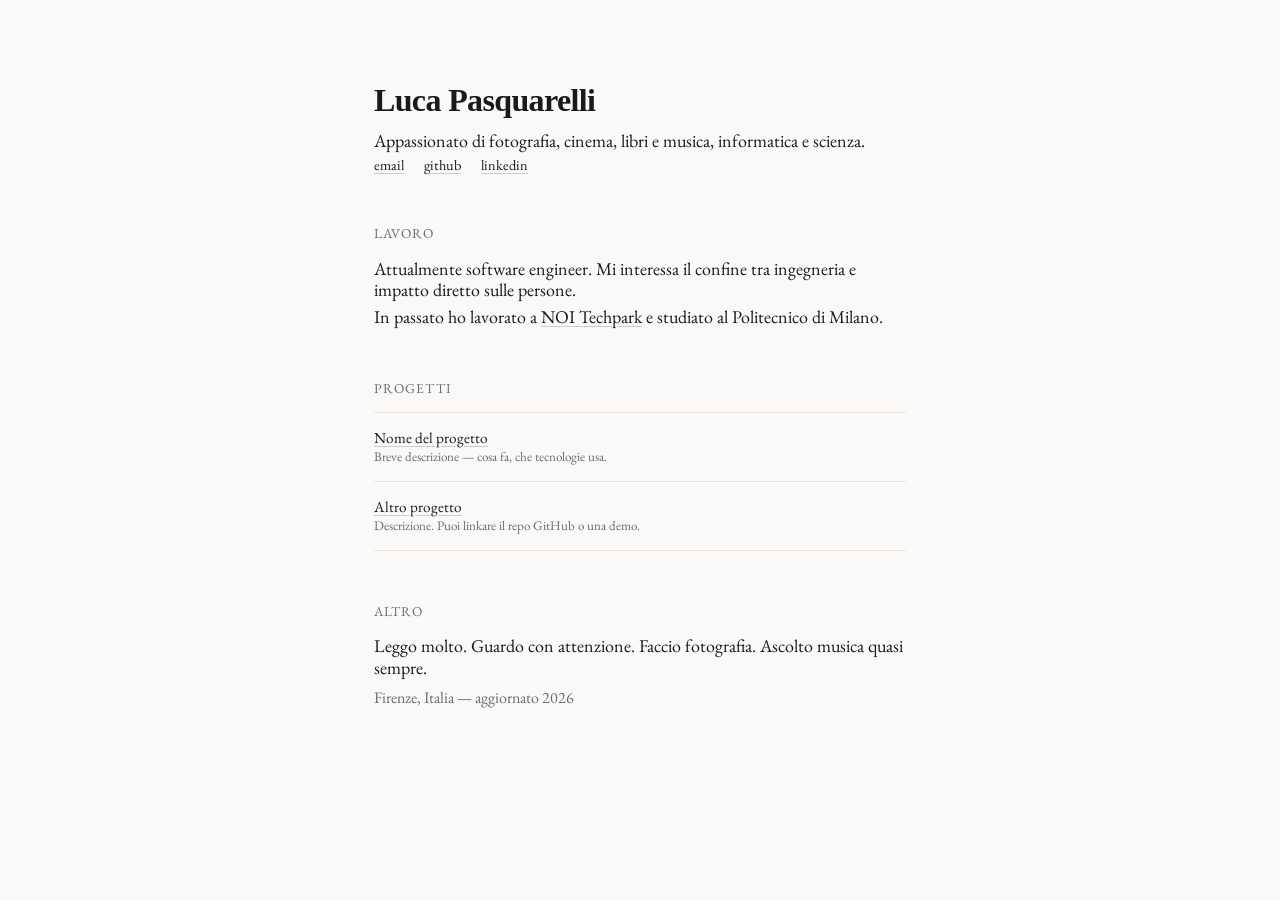
==== index.html @ dfdf4ecd "first commit" ====
<!DOCTYPE html>
<!--
  <!DOCTYPE html> dice al browser che questo è HTML5 (la versione moderna).
  Senza questa riga il browser entra in "quirks mode" e si comporta in modo imprevedibile.
-->

<html lang="it">
<!--
  <html> è l'elemento radice: contiene tutto.
  lang="it" dice ai motori di ricerca e agli screen reader che la lingua è italiano.
-->

<head>
<!--
  <head> contiene informazioni SULLA pagina, non il contenuto visibile.
  Il browser le legge ma non le mostra all'utente.
-->

  <!-- charset dice al browser come decodificare il testo.
       UTF-8 supporta tutti i caratteri: accenti, emoji, caratteri non latini. -->
  <meta charset="UTF-8">

  <!-- viewport controlla come la pagina si ridimensiona su mobile.
       width=device-width = usa la larghezza reale del dispositivo.
       initial-scale=1 = non fare zoom automatico. -->
  <meta name="viewport" content="width=device-width, initial-scale=1.0">

  <!-- il testo che appare nel tab del browser e nei risultati Google -->
  <title>Luca Pasquarelli</title>

  <!-- description: la riga di testo che Google mostra sotto il titolo nei risultati -->
  <meta name="description" content="Software engineer a Firenze. Codice, fotografia, cinema, libri, musica.">

  <!-- Google Fonts: carichiamo EB Garamond dall'esterno.
       rel="preconnect" dice al browser di aprire la connessione con Google
       in anticipo, ancora prima di scaricare il font — più veloce. -->
  <link rel="preconnect" href="https://fonts.googleapis.com">
  <link rel="preconnect" href="https://fonts.gstatic.com" crossorigin>
  <link href="https://fonts.googleapis.com/css2?family=EB+Garamond:ital,wght@0,400;0,500;1,400&display=swap" rel="stylesheet">
  <link href="https://fonts.googleapis.com/css2?family=Newsreader:wght@400;500;600&display=swap"
        rel="stylesheet">
  <!-- il nostro CSS. rel="stylesheet" dice al browser che tipo di file è.
       href è il percorso: css/style.css significa "nella cartella css, il file style.css" -->
  <link rel="stylesheet" href="css/style.css">

</head>

<body>
<!--
  <body> contiene tutto il contenuto visibile della pagina.
  Gli elementi dentro body vengono renderizzati (disegnati) dal browser.
-->

  <!-- HEADER: l'intestazione della pagina.
       <header> è semantico — comunica "questa è la testa della pagina".
       Non è obbligatorio usarlo (potresti usare <div>) ma è buona pratica. -->
  <header>
    <h1>Luca Pasquarelli</h1>
    <p>
      Appassionato di fotografia, cinema, libri e musica, informatica e scienza.
    </p>
  </header>


  <!-- SEZIONE LINK ---
       <nav> = navigation: elemento semantico per i blocchi di navigazione.
       <ul> = unordered list, <li> = list item.
       Usare una lista per i link è corretto semanticamente: sono appunto una lista. -->
  <nav>
    <ul class="link-list">
      <!-- <a href="..."> è il tag per i link.
           target="_blank" apre il link in una nuova scheda.
           rel="noopener" è una misura di sicurezza: impedisce alla pagina aperta
           di accedere alla tua tramite JavaScript. -->
      <li><a href="mailto:luca.pasquarelli.villa@gmail.com">email</a></li>
      <li><a href="https://github.com/luhodaan" target="_blank" rel="noopener">github</a></li>
      <li><a href="https://www.linkedin.com/in/luca-pasquarelli-061910212/" target="_blank" rel="noopener">linkedin</a></li>
    </ul>
  </nav>


  <!-- SEZIONE LAVORO -->
  <section>
    <!-- <h2> = titolo di secondo livello. Gerarchia: h1 → h2 → h3.
         Non saltare livelli (es. da h1 a h3) — i motori di ricerca
         usano questa gerarchia per capire la struttura della pagina. -->
    <h2>Lavoro</h2>
    <p>
      Attualmente software engineer.
      Mi interessa il confine tra ingegneria e impatto diretto sulle persone.
    </p>
    <p>
      In passato ho lavorato a <a href="https://noi.bz.it/it" target="_blank" rel="noopener">NOI Techpark</a>
      e studiato al Politecnico di Milano.
    </p>
  </section>


  <!-- SEZIONE PROGETTI ---
       Placeholder: aggiungerai i tuoi progetti qui.
       La struttura è pensata per crescere: aggiungi un <li> per ogni progetto. -->
  <section>
    <h2>Progetti</h2>
    <ul class="project-list">

      <!-- ogni progetto: titolo linkato + descrizione breve -->
      <li>
        <a href="#" class="project-title">Nome del progetto</a>
        <p class="project-desc">Breve descrizione — cosa fa, che tecnologie usa.</p>
      </li>

      <li>
        <a href="#" class="project-title">Altro progetto</a>
        <p class="project-desc">Descrizione. Puoi linkare il repo GitHub o una demo.</p>
      </li>

    </ul>
  </section>


  <!-- SEZIONE INTERESSI -->
  <section>
    <h2>Altro</h2>
    <p>
      Leggo molto.
      Guardo con attenzione. Faccio fotografia.
      Ascolto musica quasi sempre.
    </p>
  </section>


  <!-- FOOTER: il piè di pagina.
       <footer> è semantico come <header>.
       <small> indica testo di importanza secondaria — perfetto per note e date. -->
  <footer>
    <small>Firenze, Italia — aggiornato 2026</small>
  </footer>

</body>
</html>
---- css/style.css ----
/* ============================================
   style.css — lucapasquarelli.com
   ============================================

   Questo file contiene tutto lo stile della pagina.
   È separato dall'HTML per due motivi:
   1. puoi modificare l'aspetto senza toccare il contenuto
   2. il browser lo mette in cache — caricamento più veloce
*/


/* --- RESET ---
   I browser applicano stili di default (margini, padding, dimensioni font)
   che variano tra Chrome, Firefox, Safari.
   Questo blocco li azzera così partiamo da una base uniforme.
*/
*, *::before, *::after {
  box-sizing: border-box; /* include padding e border nella larghezza totale */
  margin: 0;
  padding: 0;
}


/* --- VARIABILI CSS ---
   :root è l'elemento radice della pagina (come <html>).
   Le variabili definite qui sono disponibili ovunque nel file.
   Se vuoi cambiare il colore del testo, cambi --color-text e si aggiorna tutto.
   var(--nome) è come usarle.
*/
:root {
  --color-bg:      #faf9f7;   /* sfondo: bianco caldo, non freddo */
  --color-text:    #1a1a1a;   /* testo principale: quasi nero */
  --color-muted:   #6b6b6b;   /* testo secondario: grigio medio */
  --color-link:    #1a1a1a;   /* link: stesso colore del testo */
  --color-hover:   #6b6b6b;   /* link al passaggio del mouse */

  --font-body:     'EB Garamond', Georgia, serif;  /* font principale: elegante, leggibile */
  --font-size:     18px;
  --line-height:   1.2;

  --max-width:     580px;     /* larghezza massima del contenuto */
  --padding-x:     24px;      /* margine laterale su mobile */
}


/* --- BODY ---
   body è il contenitore di tutto il contenuto visibile.
   Qui impostiamo font, colori e dimensioni globali.
*/
body {
  background-color: var(--color-bg);
  color: var(--color-text);
  font-family: var(--font-body);
  font-size: var(--font-size);
  line-height: var(--line-height);

  /* centra il contenuto orizzontalmente */
  max-width: var(--max-width);
  margin: 0 auto;
  padding: 80px var(--padding-x) 120px;
}


/* --- TIPOGRAFIA ---
   h1, h2, p, small sono elementi HTML semantici.
   "Semantico" significa che descrivono cosa sono i contenuti,
   non come appaiono. h1 = titolo principale, p = paragrafo, ecc.
*/
h1 {
  font-size: 1.1rem;       /* rem = relativo alla dimensione base del body */
  font-weight: 400;        /* normale, non bold — scelta stilistica */
  margin-bottom: 32px;
}

header h1 {
    font-family: "Cormorant Garamond", serif;
    font-size: 2rem;
    font-weight: 550;
    line-height: 1.3;
    letter-spacing: -0.02em;
    margin-bottom: 8px;
}

h2 {
  font-size: 0.85rem;
  font-weight: 400;
  color: var(--color-muted);
  letter-spacing: 0.08em;  /* leggermente spaziato — usato per le etichette di sezione */
  text-transform: uppercase;
  margin-bottom: 16px;
  margin-top: 52px;
}

p {
  margin-bottom: 5px;
  color: var(--color-text);
}

small {
  font-size: 1rem;
  color: var(--color-muted);
}


/* --- LINK ---
   a è l'elemento per i collegamenti ipertestuali.
   text-decoration: none rimuove la sottolineatura di default.
   transition rende il cambio di colore fluido (0.15s) invece che istantaneo.
*/
a {
  color: var(--color-link);
  text-decoration: underline;
  text-underline-offset: 3px;   /* spazio tra testo e sottolineatura */
  text-decoration-color: #ccc;  /* sottolineatura leggera di default */
  transition: color 0.15s, text-decoration-color 0.15s;
}

a:hover {
  color: var(--color-hover);
  text-decoration-color: var(--color-hover);
}


/* --- SEZIONI ---
   section è un elemento HTML5 semantico che raggruppa contenuti correlati.
   Qui non fa molto visivamente — serve per organizzare il codice
   e aiuta i motori di ricerca a capire la struttura della pagina.
*/
section {
  margin-bottom: 8px;
}


/* --- LISTA LINK ---
   ul = unordered list (lista non ordinata, senza numeri)
   li = list item (elemento della lista)
   list-style: none rimuove i pallini di default.
*/
.link-list {
  list-style: none;
  display: flex;         /* flex mette gli elementi in fila orizzontale */
  flex-wrap: wrap;       /* va a capo se non ci sta tutto su una riga */
  gap: 2px 20px;        /* spazio verticale 4px, orizzontale 20px */
}

.link-list li {
  font-size: 0.9rem;
}


/* --- LISTA PROGETTI ---
   Ogni progetto ha titolo, descrizione e link.
   Separiamo i progetti con un bordo sottile sopra.
*/
.project-list {
  list-style: none;
}

.project-list li {
  padding: 16px 0;
  border-top: 1px solid #e8e5e0;  /* linea separatrice leggera */
}

.project-list li:last-child {
  border-bottom: 1px solid #e8e5e0;
}

.project-title {
  font-size: 0.95rem;
  display: block;
  margin-bottom: 2px;
}

.project-desc {
  font-size: 0.82rem;
  color: var(--color-muted);
  margin: 0;
}


/* --- RESPONSIVE ---
   @media è una "regola condizionale": il CSS dentro si applica
   solo quando la schermata è larga meno di 600px (cioè mobile).
   Su mobile riduciamo il padding e la dimensione del testo.
*/
@media (max-width: 600px) {
  body {
    padding: 48px var(--padding-x) 80px;
    font-size: 17px;
  }

  h2 {
    margin-top: 40px;
  }
}
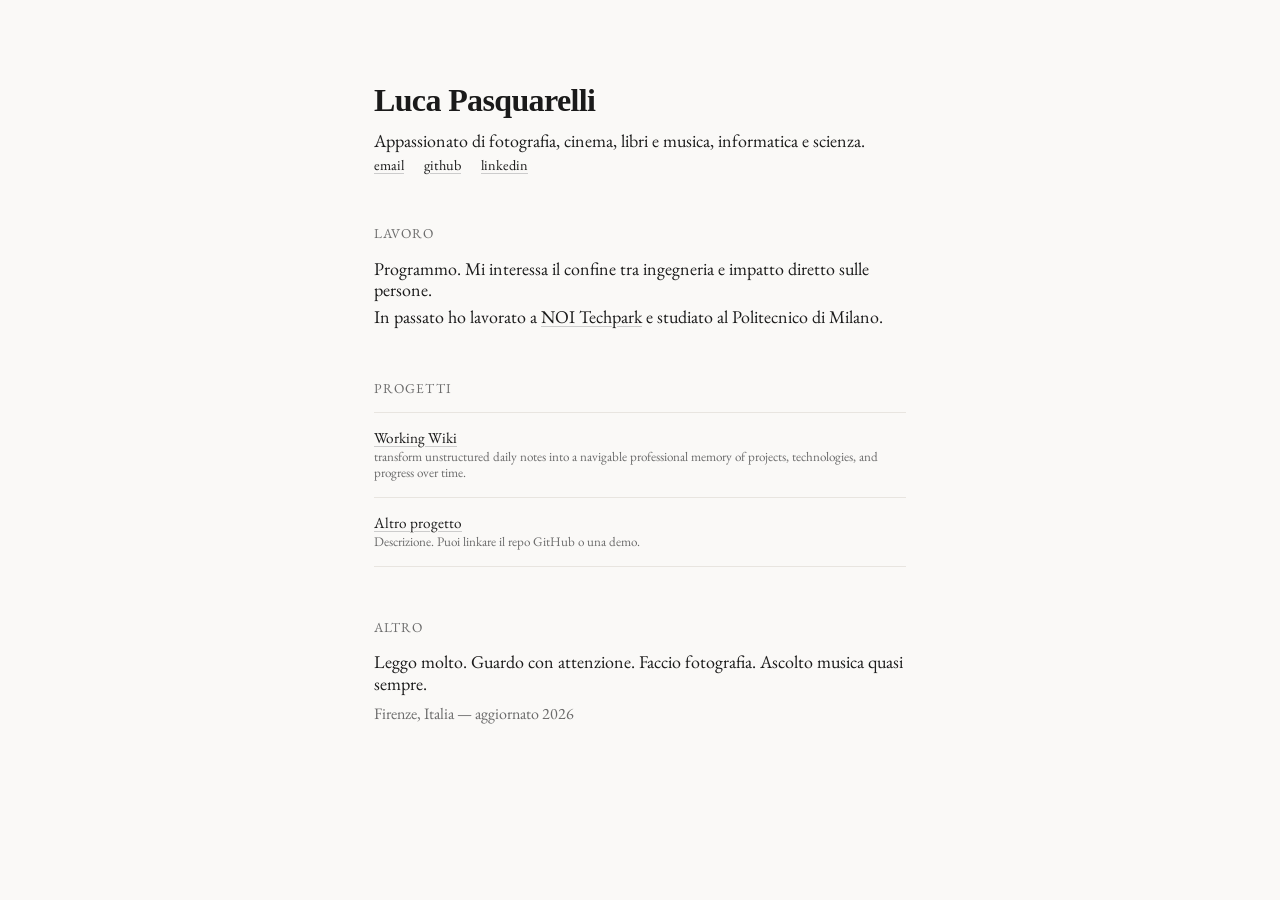
==== commit f05ec82d: "feat(new project): add link new project" ====
--- a/index.html
+++ b/index.html
@@ -86,7 +86,7 @@
          usano questa gerarchia per capire la struttura della pagina. -->
     <h2>Lavoro</h2>
     <p>
-      Attualmente software engineer.
+      Programmo.
       Mi interessa il confine tra ingegneria e impatto diretto sulle persone.
     </p>
     <p>
@@ -105,8 +105,8 @@
 
       <!-- ogni progetto: titolo linkato + descrizione breve -->
       <li>
-        <a href="#" class="project-title">Nome del progetto</a>
-        <p class="project-desc">Breve descrizione — cosa fa, che tecnologie usa.</p>
+        <a href="https://github.com/luhodaan/working-wiki" class="project-title">Working Wiki</a>
+        <p class="project-desc">transform unstructured daily notes into a navigable professional memory of projects, technologies, and progress over time.</p>
       </li>
 
       <li>
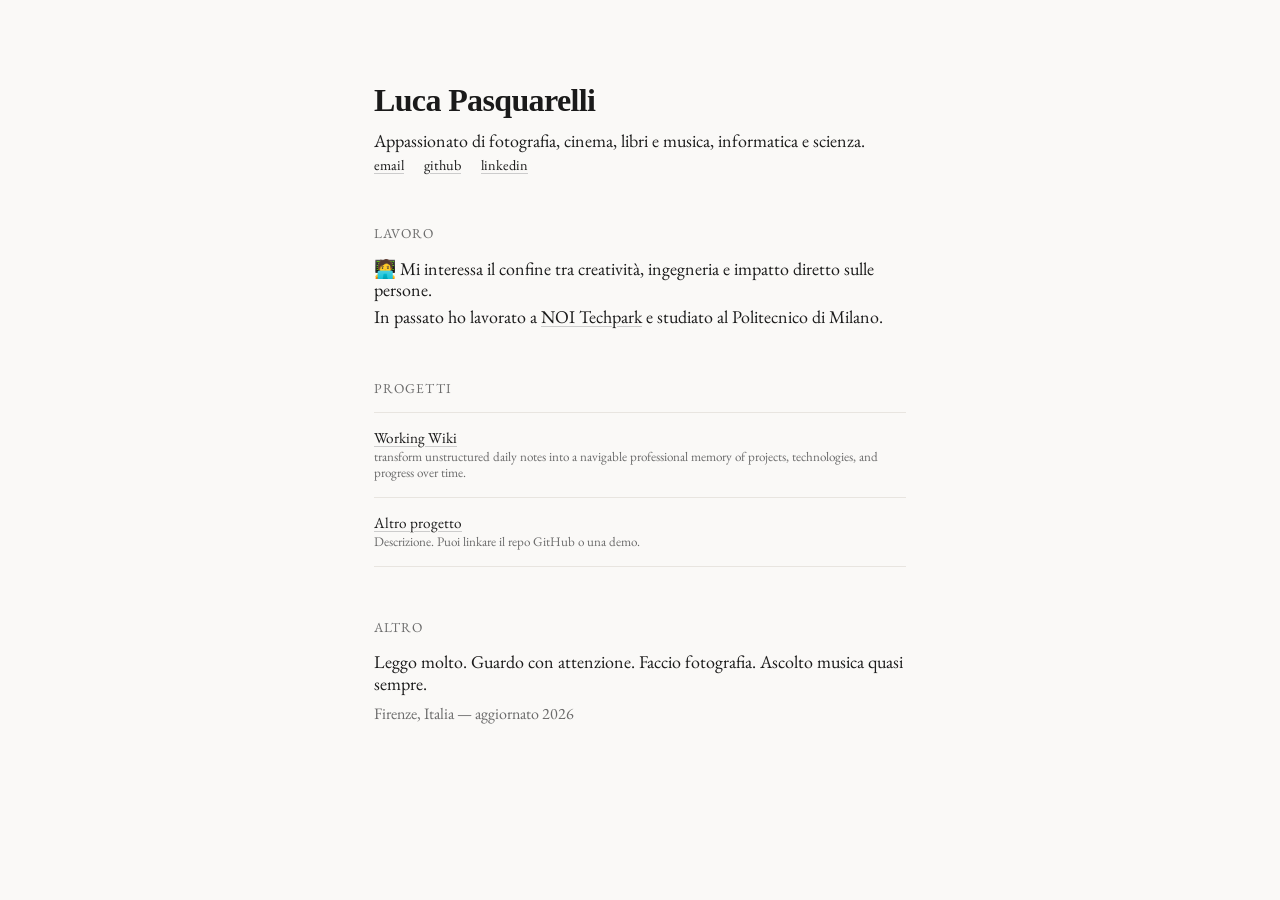
==== commit 6cb2fff5: "feat(new description)" ====
--- a/index.html
+++ b/index.html
@@ -86,8 +86,8 @@
          usano questa gerarchia per capire la struttura della pagina. -->
     <h2>Lavoro</h2>
     <p>
-      Programmo.
-      Mi interessa il confine tra ingegneria e impatto diretto sulle persone.
+      🧑‍💻
+      Mi interessa il confine tra creatività, ingegneria e impatto diretto sulle persone.
     </p>
     <p>
       In passato ho lavorato a <a href="https://noi.bz.it/it" target="_blank" rel="noopener">NOI Techpark</a>
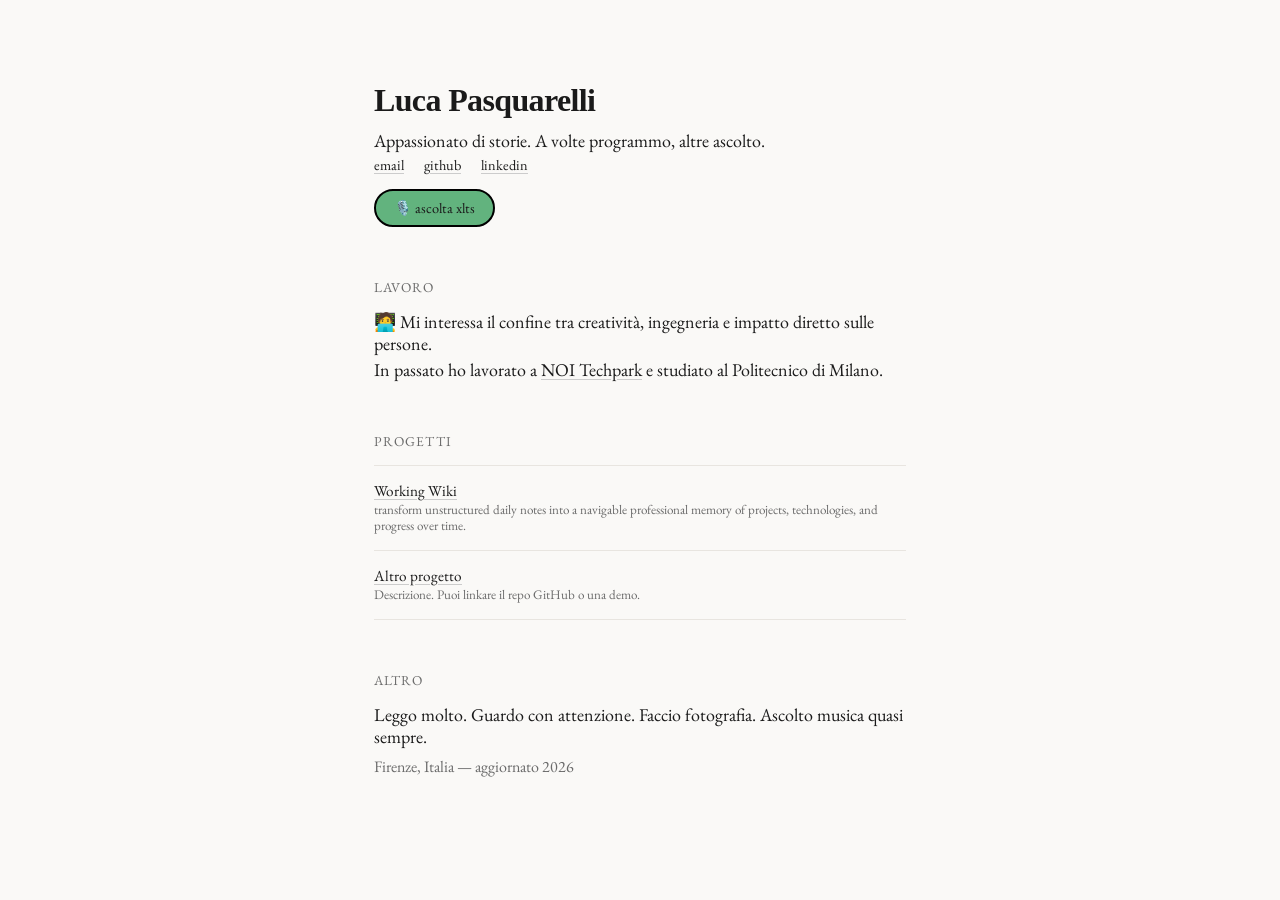
==== commit ea2a92aa: "feat(podcast page): add new static page" ====
--- a/index.html
+++ b/index.html
@@ -57,7 +57,7 @@
   <header>
     <h1>Luca Pasquarelli</h1>
     <p>
-      Appassionato di fotografia, cinema, libri e musica, informatica e scienza.
+      Appassionato di storie. A volte programmo, altre ascolto.
     </p>
   </header>
 
@@ -71,13 +71,16 @@
       <!-- <a href="..."> è il tag per i link.
            target="_blank" apre il link in una nuova scheda.
            rel="noopener" è una misura di sicurezza: impedisce alla pagina aperta
-           di accedere alla tua tramite JavaScript. -->
+           di accedere alla tua tramite JavaScript. -->   
       <li><a href="mailto:luca.pasquarelli.villa@gmail.com">email</a></li>
       <li><a href="https://github.com/luhodaan" target="_blank" rel="noopener">github</a></li>
       <li><a href="https://www.linkedin.com/in/luca-pasquarelli-061910212/" target="_blank" rel="noopener">linkedin</a></li>
     </ul>
   </nav>
 
+  <section>
+  <a href="podcast.html" class="btn-podcast">🎙️ ascolta xlts</a>
+  </section>
 
   <!-- SEZIONE LAVORO -->
   <section>
--- a/css/style.css
+++ b/css/style.css
@@ -193,3 +193,23 @@
     margin-top: 40px;
   }
 }
+
+/* --- BOTTONE PODCAST ---
+   Stesso verdolino usato come sfondo di podcast.html,
+   qui usato come background di un elemento invece che della pagina intera. */
+.btn-podcast {
+  display: inline-block;
+  background-color: #62b37e;
+  border: 2px solid #000;
+  border-radius: 999px;
+  color: var(--color-text);
+  padding: 8px 18px;
+  text-decoration: none;
+  font-size: 0.9rem;
+  margin-top: 16px;
+  transition: background-color 0.15s;
+}
+
+.btn-podcast:hover {
+  background-color: #1aa34a;
+}
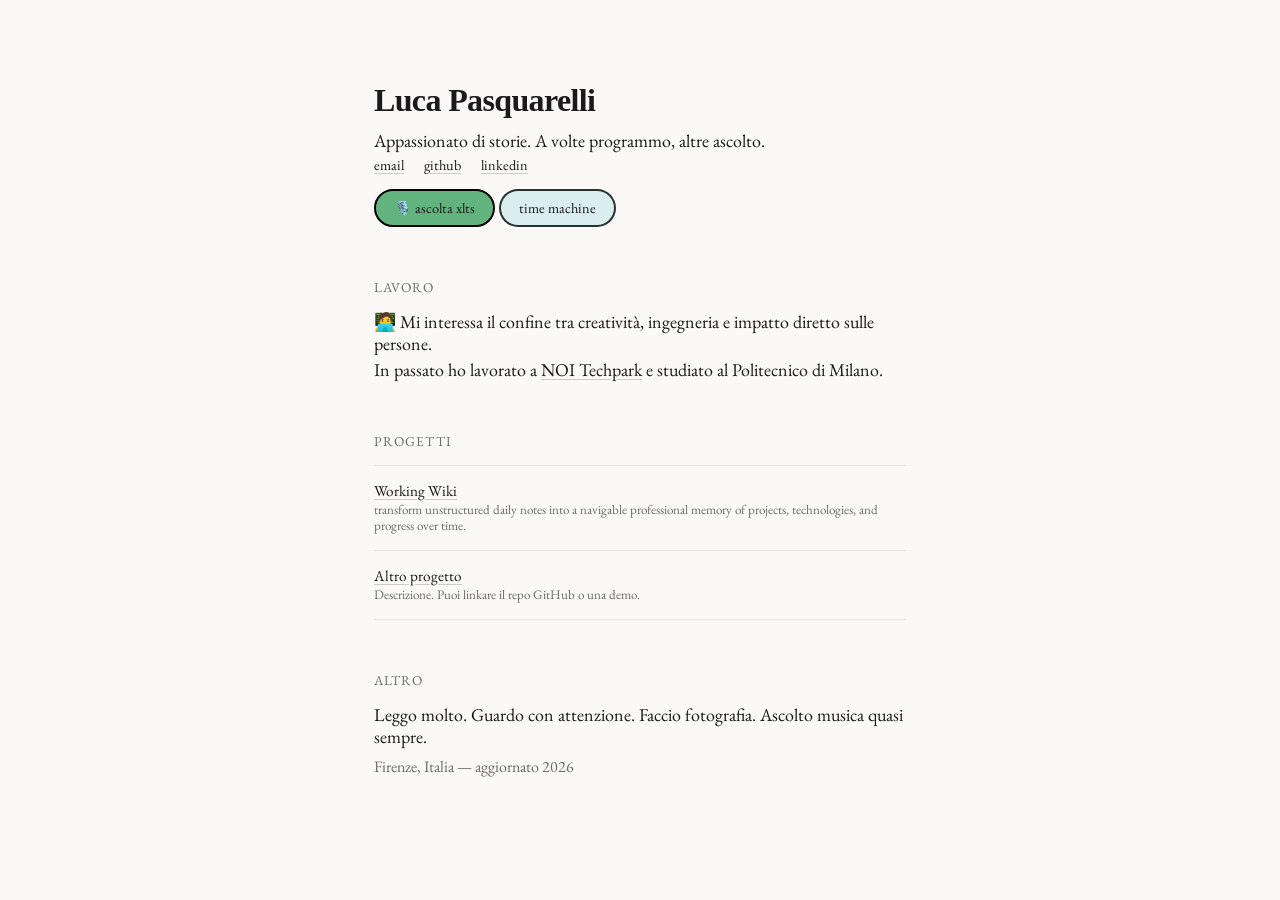
==== commit 31f29d6c: "feat(new layout): new layout for the dashboard" ====
--- a/index.html
+++ b/index.html
@@ -80,10 +80,12 @@
 
   <section>
   <a href="podcast.html" class="btn-podcast">🎙️ ascolta xlts</a>
+   <a href="dashboard.html" class="tm-machine"> time machine </a>
   </section>
 
-  <!-- SEZIONE LAVORO -->
+
   <section>
+
     <!-- <h2> = titolo di secondo livello. Gerarchia: h1 → h2 → h3.
          Non saltare livelli (es. da h1 a h3) — i motori di ricerca
          usano questa gerarchia per capire la struttura della pagina. -->
--- a/css/style.css
+++ b/css/style.css
@@ -212,4 +212,21 @@
 
 .btn-podcast:hover {
   background-color: #1aa34a;
+}
+
+.tm-machine {
+  display: inline-block;
+  background-color: #c0e3e98c;
+  border: 2px solid #0a0b0bd6;
+  border-radius: 999px;
+  color: var(--color-text);
+  padding: 8px 18px;
+  text-decoration: none;
+  font-size: 0.9rem;
+  margin-top: 16px;
+  transition: background-color 0.15s;
+}
+
+.tm-machine:hover {
+  background-color: #b7d9da;
 }
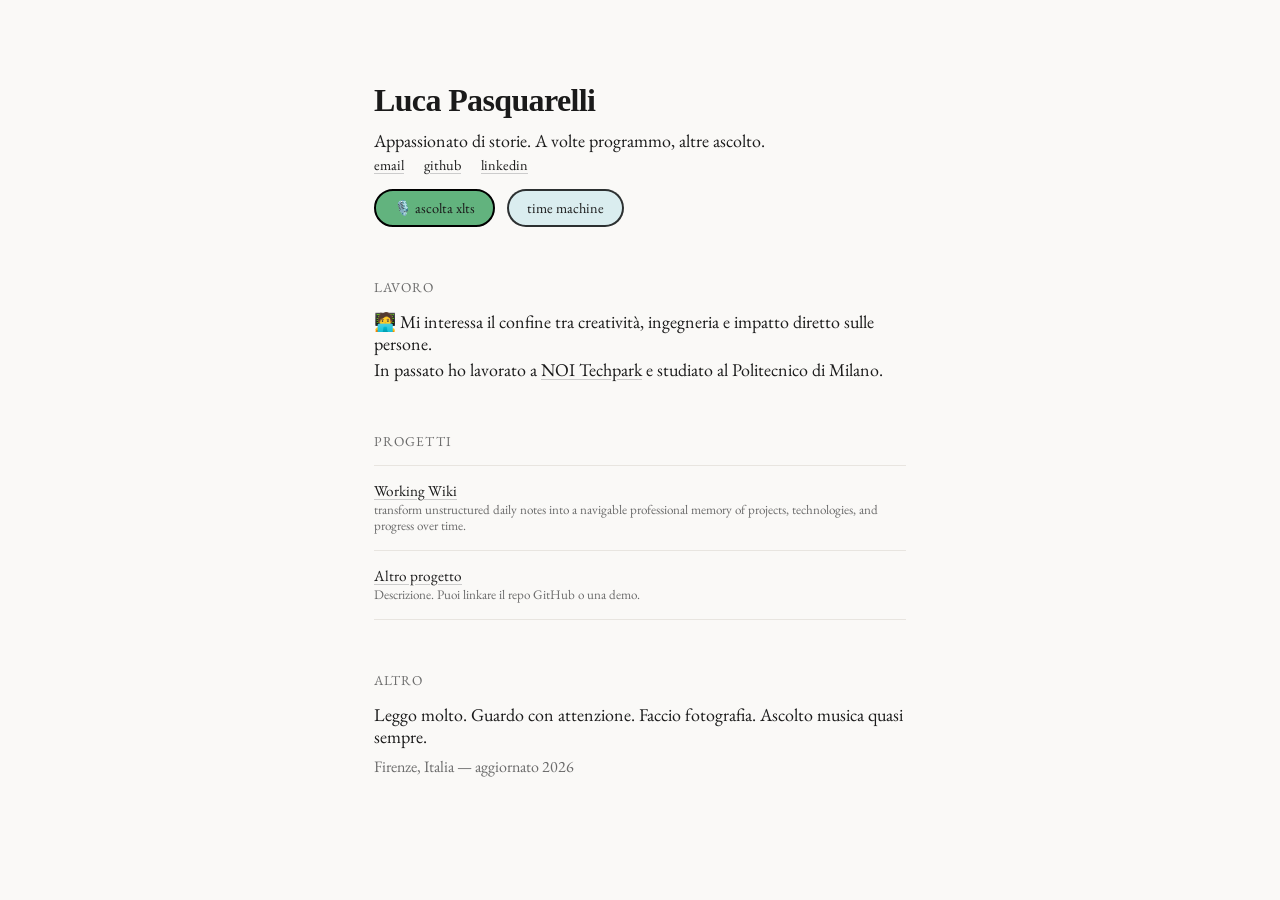
==== commit 96c65df9: "feat(javascript): first dynamic content with js" ====
--- a/index.html
+++ b/index.html
@@ -78,7 +78,7 @@
     </ul>
   </nav>
 
-  <section>
+  <section class="button-row">
   <a href="podcast.html" class="btn-podcast">🎙️ ascolta xlts</a>
    <a href="dashboard.html" class="tm-machine"> time machine </a>
   </section>
--- a/css/style.css
+++ b/css/style.css
@@ -229,4 +229,10 @@
 
 .tm-machine:hover {
   background-color: #b7d9da;
+}
+
+.button-row {
+  display: flex;
+  align-items: center;  /* keeps both vertically centered, in case they end up different heights */
+  gap: 12px;             /* horizontal space between them, cleaner than margin on each */
 }
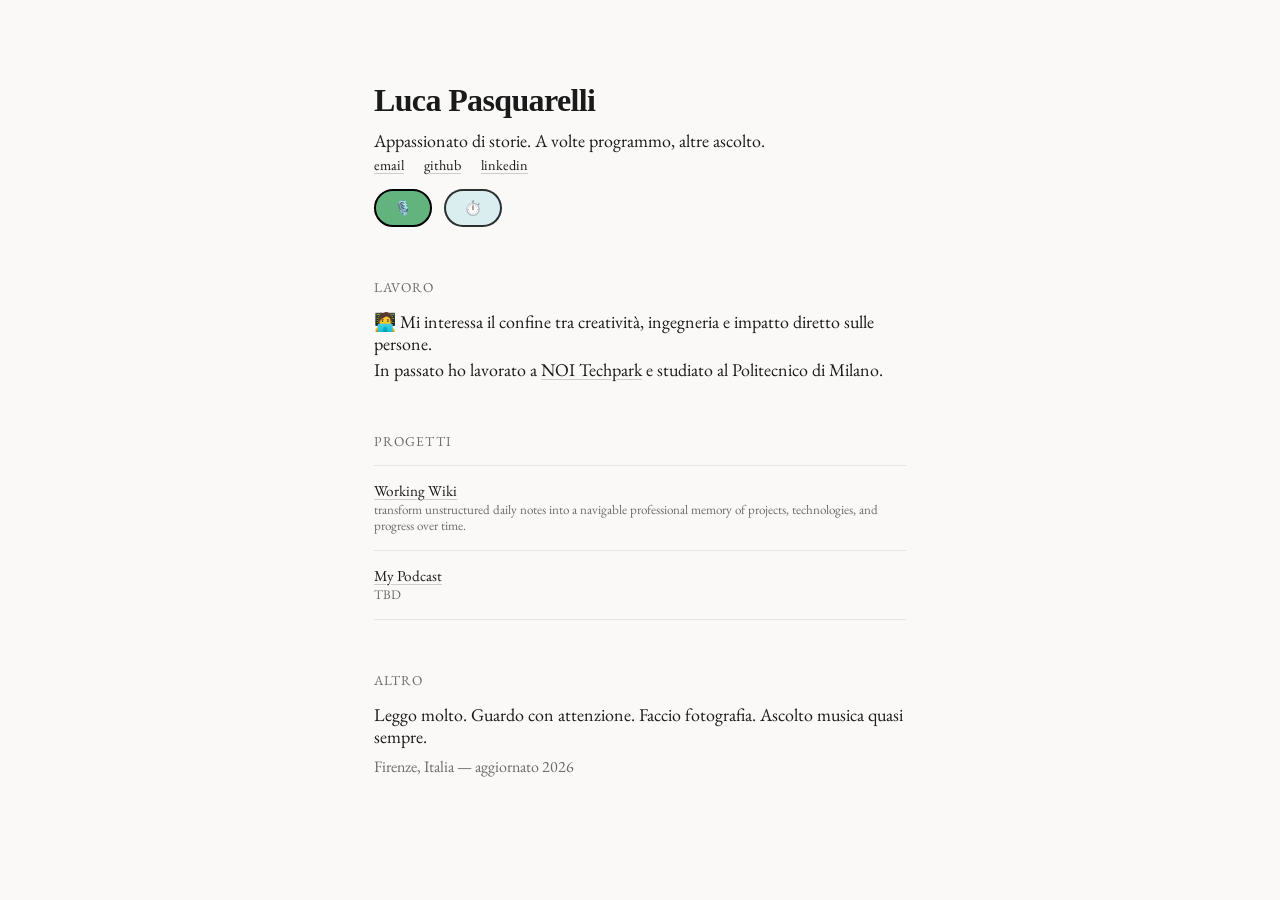
==== commit e1fa2756: "feat(new aspect)" ====
--- a/index.html
+++ b/index.html
@@ -39,6 +39,7 @@
   <link href="https://fonts.googleapis.com/css2?family=EB+Garamond:ital,wght@0,400;0,500;1,400&display=swap" rel="stylesheet">
   <link href="https://fonts.googleapis.com/css2?family=Newsreader:wght@400;500;600&display=swap"
         rel="stylesheet">
+  <link href="https://fonts.googleapis.com/css2?family=Inter:ital,opsz,wght@0,14..32,100..900;1,14..32,100..900&display=swap" rel="stylesheet">
   <!-- il nostro CSS. rel="stylesheet" dice al browser che tipo di file è.
        href è il percorso: css/style.css significa "nella cartella css, il file style.css" -->
   <link rel="stylesheet" href="css/style.css">
@@ -79,8 +80,8 @@
   </nav>
 
   <section class="button-row">
-  <a href="podcast.html" class="btn-podcast">🎙️ ascolta xlts</a>
-   <a href="dashboard.html" class="tm-machine"> time machine </a>
+  <a href="podcast.html" class="btn-podcast">🎙️ </a>
+   <a href="dashboard.html" class="tm-machine"> ⏱️ </a>
   </section>
 
 
@@ -115,8 +116,8 @@
       </li>
 
       <li>
-        <a href="#" class="project-title">Altro progetto</a>
-        <p class="project-desc">Descrizione. Puoi linkare il repo GitHub o una demo.</p>
+        <a href="podcast.html" class="project-title">My Podcast</a>
+        <p class="project-desc">TBD</p>
       </li>
 
     </ul>
